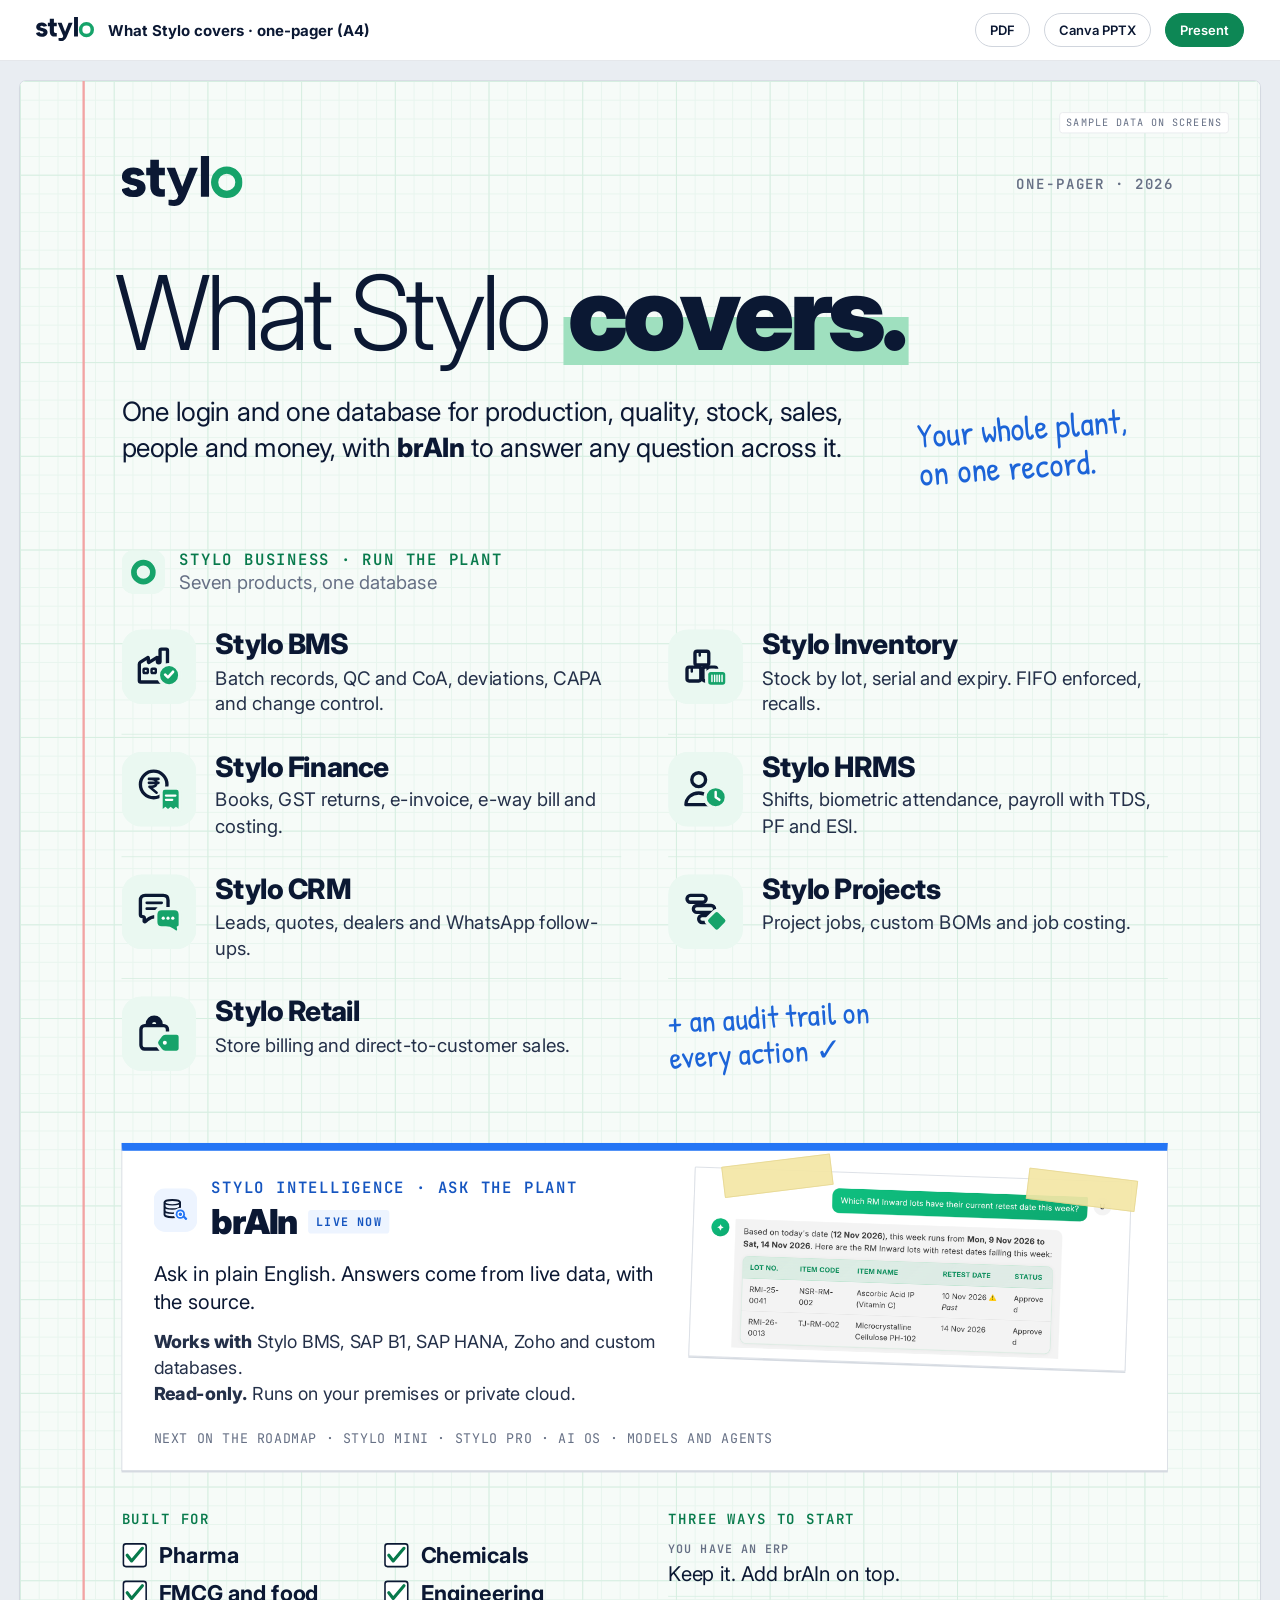
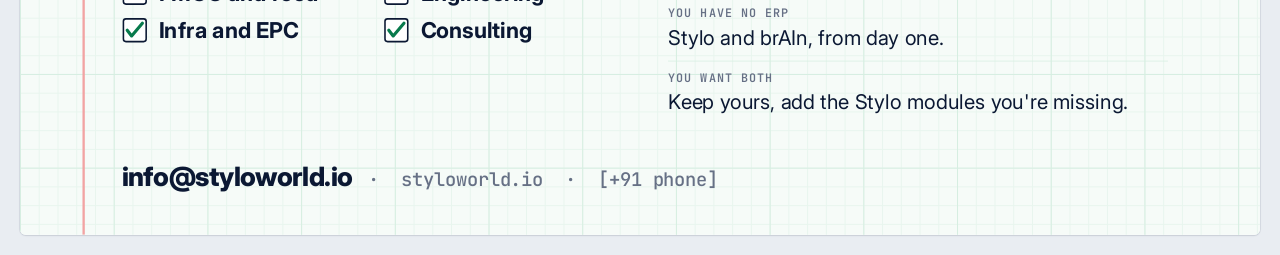
==== one-pager/index.html @ fa447c6b "Stylo pitch decks: one-pager, manufacturing and pharma decks (Lab Notebook)" ====
<!doctype html>
<html lang="en"><head><meta charset="utf-8">
<meta name="viewport" content="width=device-width, initial-scale=1">
<meta name="robots" content="noindex, nofollow">
<title>What Stylo covers · one-pager (A4)</title>
<link rel="stylesheet" href="../nb.css">
<style>
  .a4 .logo { left: 130px; top: 96px; height: 64px; }
  .prod { display: grid; grid-template-columns: 96px 1fr; gap: 0 24px; padding: 22px 0; border-bottom: 1.5px solid var(--grid); }
  .prod img { width: 96px; height: 96px; }
  .prod h3 { font-size: 36px; font-weight: 800; letter-spacing: -0.02em; line-height: 1.1; }
  .prod p { font-size: 24px; line-height: 1.38; margin-top: 6px; color: #243049; }
  .sect { display: flex; align-items: center; gap: 18px; }
  .sect img { width: 56px; height: 56px; }
  .sect .label { font-size: 20px; }
  .ai { background: #fff; border: 1.5px solid #D5DAE1; box-shadow: 0 2px 0 #D5DAE1; border-top: 10px solid var(--blue); }
  .tag { display: inline-block; font-family: var(--mono); font-size: 15px; letter-spacing: .1em; text-transform: uppercase; font-weight: 700; padding: 5px 10px; border-radius: 4px; }
  .chk { display: grid; grid-template-columns: 1fr 1fr; gap: 14px 30px; font-size: 28px; font-weight: 700; margin-top: 18px; }
  .chk div { display: flex; align-items: center; gap: 14px; }
  .chk svg { flex: none; }
  .way { padding: 12px 0; border-bottom: 1.5px solid var(--grid); font-size: 26px; line-height: 1.3; }
  .way .label { color: var(--slate); font-size: 15px; display: block; margin-bottom: 4px; }
</style></head>
<body data-pdf="../downloads/Stylo-What-Stylo-Covers-A4.pdf" data-pptx="../downloads/Stylo-What-Stylo-Covers-A4-Canva.pptx">
<section class="slide a4">
  <div class="margin"></div>
  <img class="logo" src="../assets/brand/stylo-colour.svg" alt="Stylo">
  <div class="abs label" style="right:110px; top:120px; color:var(--slate); font-size:18px;">One-pager · 2026</div>
  <div class="h" style="left:122px; top:230px; font-size:132px;"><span class="l">What Stylo</span> <span class="b"><span class="hl">covers.</span></span></div>
  <p class="abs" style="left:130px; top:400px; width:980px; font-size:34px; line-height:1.36; letter-spacing:-0.01em;">One login and one database for production, quality, stock, sales, people and money, with <b>brAIn</b> to answer any question across it.</p>
  <div class="hand abs" data-rot="-4" style="left:1150px; top:420px; font-size:44px; transform:rotate(-4deg);">Your whole plant,<br>on one record.</div>

  <!-- Business -->
  <div class="abs sect" style="left:130px; top:600px;"><img src="../assets/icons/stylo-business.svg" alt=""><div><div class="label" style="color:var(--green-deep);">Stylo Business · run the plant</div><div style="font-size:24px; color:var(--slate); margin-top:2px;">Seven products, one database</div></div></div>
  <div class="abs" style="left:130px; top:680px; width:1340px; display:grid; grid-template-columns:1fr 1fr; gap:0 60px;">
    <div class="prod"><img src="../assets/icons/stylo-bms.svg" alt=""><div><h3>Stylo BMS</h3><p>Batch records, QC and CoA, deviations, CAPA and change control.</p></div></div>
    <div class="prod"><img src="../assets/icons/stylo-inventory.svg" alt=""><div><h3>Stylo Inventory</h3><p>Stock by lot, serial and expiry. FIFO enforced, recalls.</p></div></div>
    <div class="prod"><img src="../assets/icons/stylo-finance.svg" alt=""><div><h3>Stylo Finance</h3><p>Books, GST returns, e-invoice, e-way bill and costing.</p></div></div>
    <div class="prod"><img src="../assets/icons/stylo-hrms.svg" alt=""><div><h3>Stylo HRMS</h3><p>Shifts, biometric attendance, payroll with TDS, PF and ESI.</p></div></div>
    <div class="prod"><img src="../assets/icons/stylo-crm.svg" alt=""><div><h3>Stylo CRM</h3><p>Leads, quotes, dealers and WhatsApp follow-ups.</p></div></div>
    <div class="prod"><img src="../assets/icons/stylo-projects.svg" alt=""><div><h3>Stylo Projects</h3><p>Project jobs, custom BOMs and job costing.</p></div></div>
    <div class="prod" style="border-bottom:0;"><img src="../assets/icons/stylo-retail.svg" alt=""><div><h3>Stylo Retail</h3><p>Store billing and direct-to-customer sales.</p></div></div>
    <div class="prod" style="border-bottom:0; display:flex; align-items:center;"><div class="hand" style="font-size:40px; transform:rotate(-3deg);" data-rot="-3">+ an audit trail on<br>every action ✓</div></div>
  </div>

  <!-- Intelligence -->
  <div class="abs ai" style="left:130px; top:1360px; width:1340px; height:420px; padding:34px 40px;">
    <div class="sect"><img src="../assets/icons/stylo-brain.svg" alt=""><div><div class="label" style="color:var(--blue-deep);">Stylo Intelligence · ask the plant</div><div style="display:flex; align-items:center; gap:14px; margin-top:4px;"><span style="font-size:44px; font-weight:900; letter-spacing:-0.03em;">brAIn</span><span class="tag" style="background:var(--blue-light); color:var(--blue-deep);">Live now</span></div></div></div>
    <div style="width:650px; margin-top:22px; font-size:26px; line-height:1.4;">Ask in plain English. Answers come from live data, with the source.</div>
    <div style="width:650px; margin-top:16px; font-size:23px; line-height:1.45; color:#243049;"><b>Works with</b> Stylo BMS, SAP B1, SAP HANA, Zoho and custom databases.<br><b>Read-only.</b> Runs on your premises or private cloud.</div>
    <div class="mono" style="position:absolute; left:40px; bottom:30px; font-size:17px; letter-spacing:.06em; color:var(--slate);">NEXT ON THE ROADMAP · STYLO MINI · STYLO PRO · AI OS · MODELS AND AGENTS</div>
  </div>
  <div class="taped" style="left:860px; top:1400px; width:560px; transform:rotate(2deg);"><img src="../assets/ui/brain-qa.png" alt="brAIn answering a question"></div>
  <div class="tape" style="left:900px; top:1382px; transform:rotate(-7deg);"></div>
  <div class="tape" style="left:1290px; top:1400px; transform:rotate(7deg);"></div>

  <!-- Built for + ways to start -->
  <div class="abs" style="left:130px; top:1830px; width:640px;">
    <div class="label" style="color:var(--green-deep); font-size:18px;">Built for</div>
    <div class="chk">
      <div><svg data-flat width="34" height="34" viewBox="0 0 42 42"><rect x="3" y="3" width="36" height="36" rx="4" fill="#fff" stroke="#0B1833" stroke-width="2.5"/><path d="M9 21 l7 9 l17 -20" fill="none" stroke="#087A4C" stroke-width="5" stroke-linecap="round" stroke-linejoin="round"/></svg>Pharma</div>
      <div><svg data-flat width="34" height="34" viewBox="0 0 42 42"><rect x="3" y="3" width="36" height="36" rx="4" fill="#fff" stroke="#0B1833" stroke-width="2.5"/><path d="M9 21 l7 9 l17 -20" fill="none" stroke="#087A4C" stroke-width="5" stroke-linecap="round" stroke-linejoin="round"/></svg>Chemicals</div>
      <div><svg data-flat width="34" height="34" viewBox="0 0 42 42"><rect x="3" y="3" width="36" height="36" rx="4" fill="#fff" stroke="#0B1833" stroke-width="2.5"/><path d="M9 21 l7 9 l17 -20" fill="none" stroke="#087A4C" stroke-width="5" stroke-linecap="round" stroke-linejoin="round"/></svg>FMCG and food</div>
      <div><svg data-flat width="34" height="34" viewBox="0 0 42 42"><rect x="3" y="3" width="36" height="36" rx="4" fill="#fff" stroke="#0B1833" stroke-width="2.5"/><path d="M9 21 l7 9 l17 -20" fill="none" stroke="#087A4C" stroke-width="5" stroke-linecap="round" stroke-linejoin="round"/></svg>Engineering</div>
      <div><svg data-flat width="34" height="34" viewBox="0 0 42 42"><rect x="3" y="3" width="36" height="36" rx="4" fill="#fff" stroke="#0B1833" stroke-width="2.5"/><path d="M9 21 l7 9 l17 -20" fill="none" stroke="#087A4C" stroke-width="5" stroke-linecap="round" stroke-linejoin="round"/></svg>Infra and EPC</div>
      <div><svg data-flat width="34" height="34" viewBox="0 0 42 42"><rect x="3" y="3" width="36" height="36" rx="4" fill="#fff" stroke="#0B1833" stroke-width="2.5"/><path d="M9 21 l7 9 l17 -20" fill="none" stroke="#087A4C" stroke-width="5" stroke-linecap="round" stroke-linejoin="round"/></svg>Consulting</div>
    </div>
  </div>
  <div class="abs" style="left:830px; top:1830px; width:640px;">
    <div class="label" style="color:var(--green-deep); font-size:18px;">Three ways to start</div>
    <div class="way" style="margin-top:6px;"><span class="label">You have an ERP</span>Keep it. Add brAIn on top.</div>
    <div class="way"><span class="label">You have no ERP</span>Stylo and brAIn, from day one.</div>
    <div class="way" style="border-bottom:0;"><span class="label">You want both</span>Keep yours, add the Stylo modules you're missing.</div>
  </div>
  <div class="abs" style="left:130px; top:2150px; font-size:34px; font-weight:800; letter-spacing:-0.02em;">info@styloworld.io <span class="mono" style="font-size:24px; font-weight:500; color:var(--slate); letter-spacing:0;">&nbsp;·&nbsp; styloworld.io &nbsp;·&nbsp; [+91 phone]</span></div>
  <div class="sample" style="right:40px; top:40px;">Sample data on screens</div>
</section>
<script src="../deck.js"></script>
</body></html>
---- nb.css ----
/* Stylo pitch decks — "Lab Notebook" style (05). Tokens from the Stylo Design System. */
@font-face { font-family: "Inter"; src: url("assets/fonts/Inter-Variable.ttf") format("truetype"); font-weight: 100 900; }
@font-face { font-family: "JetBrains Mono"; src: url("assets/fonts/JetBrainsMono-Variable.ttf") format("truetype"); font-weight: 100 800; }
@font-face { font-family: "Patrick Hand"; src: url("assets/fonts/hand/PatrickHand-Regular.ttf") format("truetype"); }

:root {
  --navy: #0B1833; --green: #16A36A; --green-deep: #087A4C; --green-light: #EAF8F1;
  --blue: #2475F5; --blue-deep: #1555C0; --blue-light: #EDF4FF;
  --slate: #667085; --mist: #F7F8FA; --hairline: #E5E7EB;
  --amber: #9A5B07; --amber-light: #FFF6E5; --red: #B42318; --red-light: #FEF0F0;
  --ink: #1C64D8;        /* blue ballpoint, handwriting only */
  --redpen: #B42318;     /* red pen, problems only */
  --hl: #9FE0BF;         /* green highlighter */
  --hl-blue: #BBD5FF;    /* brAIn highlighter */
  --paper: #F6FBF8; --grid: #D6EEE1; --grid-fine: #E8F5EE; --margin: #F2A3A3;
  --sans: "Inter", "Segoe UI", Arial, sans-serif;
  --mono: "JetBrains Mono", ui-monospace, monospace;
  --hand: "Patrick Hand", "Noteworthy", cursive;
}
* { box-sizing: border-box; margin: 0; padding: 0; }
body { font-family: var(--sans); color: var(--navy); -webkit-font-smoothing: antialiased; }

.slide {
  width: 1920px; height: 1080px; position: relative; overflow: hidden;
  background-color: var(--paper);
  background-image:
    linear-gradient(var(--grid) 1.5px, transparent 1.5px),
    linear-gradient(90deg, var(--grid) 1.5px, transparent 1.5px),
    linear-gradient(var(--grid-fine) 1px, transparent 1px),
    linear-gradient(90deg, var(--grid-fine) 1px, transparent 1px);
  background-size: 120px 120px, 120px 120px, 24px 24px, 24px 24px;
}
.slide.a4 { width: 1588px; height: 2246px; }
.slide .margin { position: absolute; left: 96px; top: 0; bottom: 0; width: 3px; background: var(--margin); }
.slide.a4 .margin { left: 80px; }

/* page furniture */
.logo { position: absolute; left: 150px; top: 60px; height: 44px; }
.pg { position: absolute; right: 120px; top: 70px; font-family: var(--mono); font-size: 18px; letter-spacing: .1em; color: var(--slate); }
.foot { position: absolute; left: 150px; bottom: 36px; font-family: var(--mono); font-size: 15px; letter-spacing: .1em; text-transform: uppercase; color: var(--slate); }
.kick { position: absolute; left: 150px; top: 150px; font-family: var(--mono); font-size: 19px; letter-spacing: .09em; text-transform: uppercase; color: var(--green-deep); font-weight: 600; }
.h { position: absolute; left: 142px; letter-spacing: -0.045em; line-height: 1.0; }
.h .l { font-weight: 300; } .h .b { font-weight: 900; }

.label { font-family: var(--mono); font-size: 16px; letter-spacing: .09em; text-transform: uppercase; font-weight: 600; }
.source { font-family: var(--mono); font-size: 14px; letter-spacing: .06em; text-transform: uppercase; color: var(--slate); }
.mono { font-family: var(--mono); }
.hand { font-family: var(--hand); color: var(--ink); line-height: 1.12; }
.hand.red { color: var(--redpen); }
.hl { background: linear-gradient(transparent 54%, var(--hl) 54%, var(--hl) 92%, transparent 92%); padding: 0 6px; margin: 0 -6px; }
.hl.blue { background: linear-gradient(transparent 54%, var(--hl-blue) 54%, var(--hl-blue) 92%, transparent 92%); }
.slot { color: var(--green-deep); border-bottom: 3px dashed var(--green); }
b, strong { font-weight: 800; }

.abs { position: absolute; }
.taped { position: absolute; background: #fff; padding: 12px; border: 1.5px solid #D5DAE1; box-shadow: 0 2px 0 #D5DAE1; }
.taped img { display: block; width: 100%; border-radius: 8px; }
.tape { position: absolute; width: 140px; height: 40px; background: #F4E7A6; opacity: .92; border: 1px solid #E5D58A; }
.card { position: absolute; background: #fff; border: 1.5px solid #D5DAE1; box-shadow: 0 2px 0 #D5DAE1; }
.stamp { position: absolute; border: 6px double currentColor; border-radius: 50%; display: flex; flex-direction: column; align-items: center; justify-content: center; font-weight: 900; text-transform: uppercase; letter-spacing: .05em; white-space: nowrap; }
.stamp small { font-family: var(--mono); font-size: 14px; letter-spacing: .12em; font-weight: 700; }
.stamp.rect { border-radius: 12px; padding: 8px 22px; border-width: 6px; border-style: solid; }
.sample { position: absolute; font-family: var(--mono); font-size: 13px; letter-spacing: .08em; text-transform: uppercase; background: #fff; color: var(--slate); border: 1.5px solid var(--hairline); border-radius: 4px; padding: 4px 8px; }
.ring { position: absolute; }

/* print: one slide per page */
@media print {
  body { background: none; }
  .slide { margin: 0 !important; break-after: page; page-break-after: always; transform: none !important; }
  .deckbar { display: none !important; }
}
@media print { .slide:last-of-type { break-after: auto; page-break-after: auto; } }
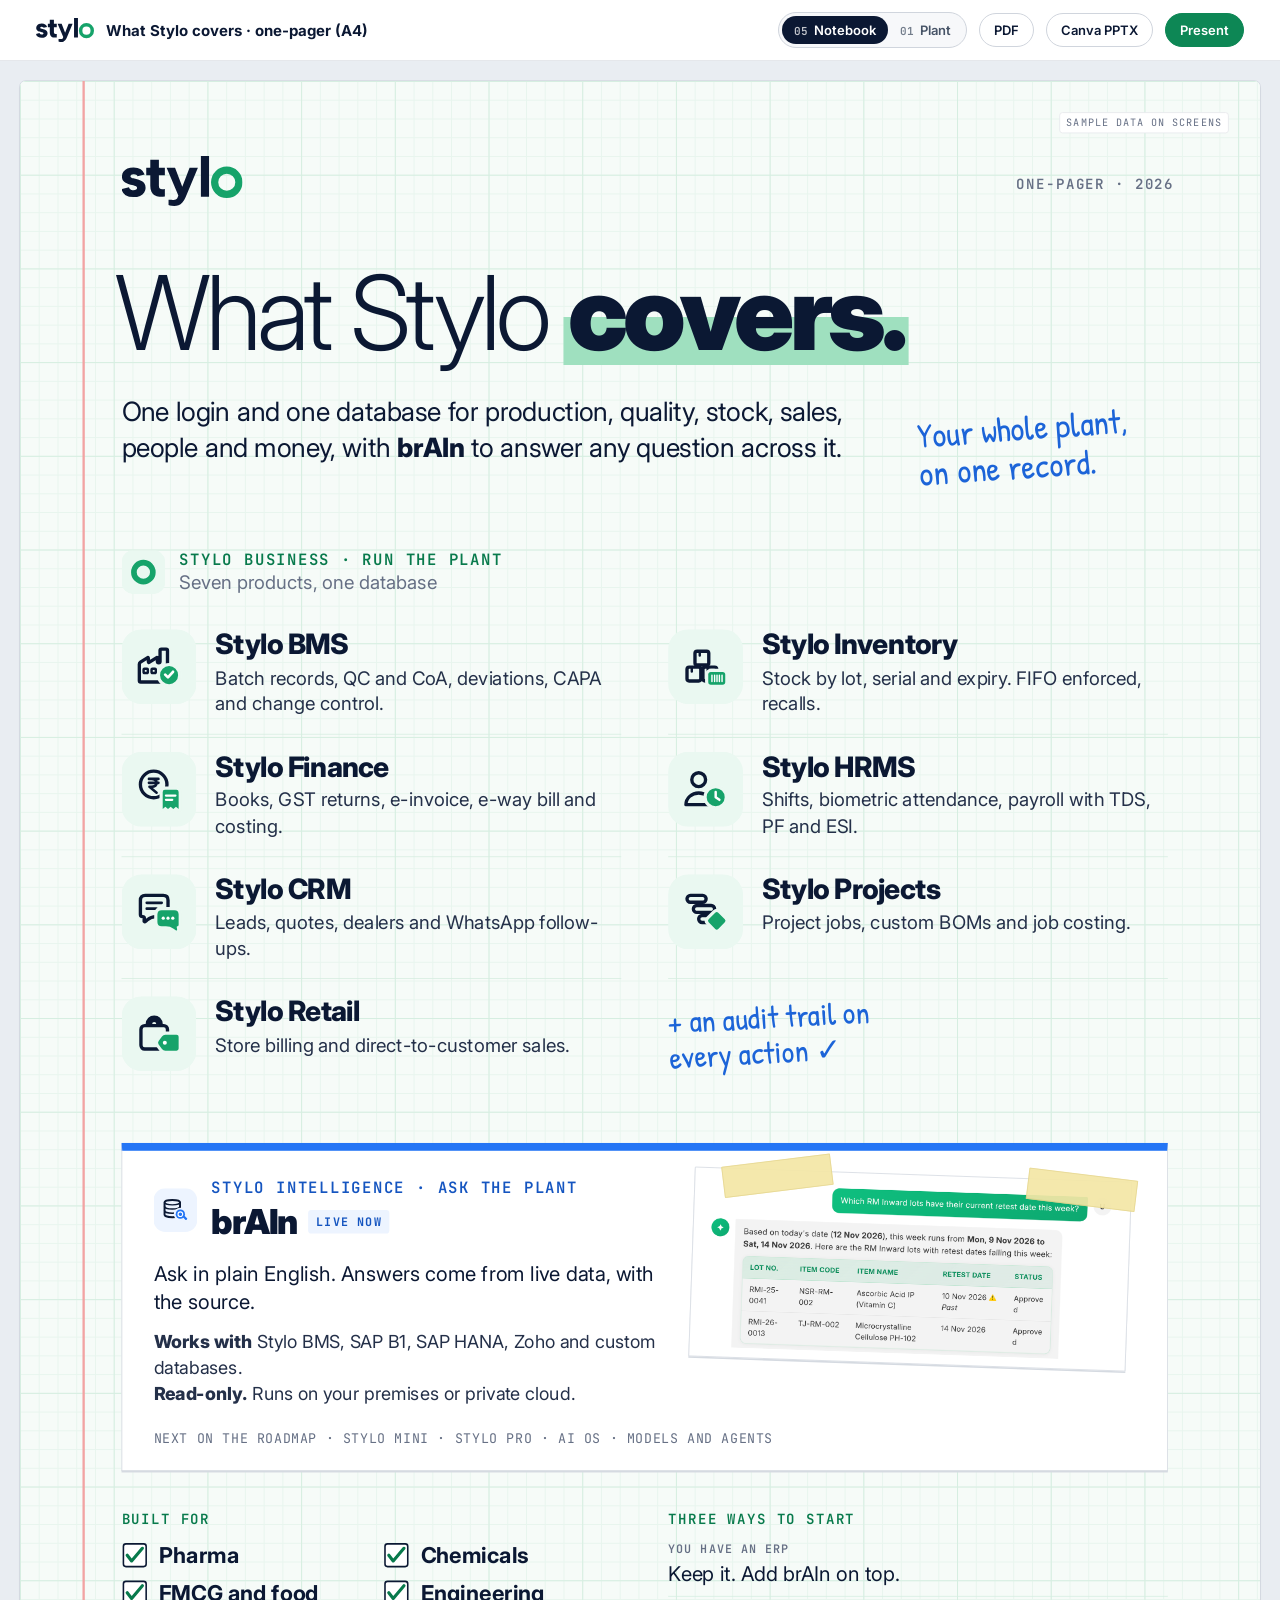
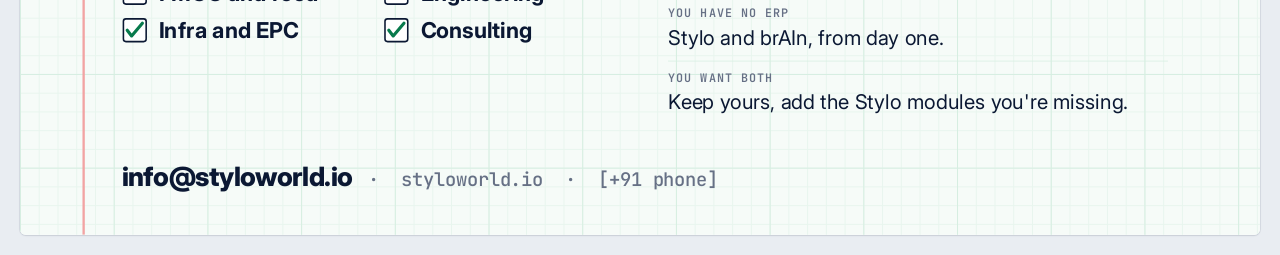
==== commit 7aded7e9: "Add 01 Plant style with a 05/01 switch on every page and the hub" ====
--- a/one-pager/index.html
+++ b/one-pager/index.html
@@ -4,6 +4,8 @@
 <meta name="robots" content="noindex, nofollow">
 <title>What Stylo covers · one-pager (A4)</title>
 <link rel="stylesheet" href="../nb.css">
+<script>try{var q=new URLSearchParams(location.search),s=q.get("style")||(q.has("raw")?null:localStorage.getItem("styloStyle"));if(s==="01")document.documentElement.classList.add("s01");}catch(e){}</script>
+<link rel="stylesheet" href="../iso.css">
 <style>
   .a4 .logo { left: 130px; top: 96px; height: 64px; }
   .prod { display: grid; grid-template-columns: 96px 1fr; gap: 0 24px; padding: 22px 0; border-bottom: 1.5px solid var(--grid); }
@@ -21,14 +23,15 @@
   .way { padding: 12px 0; border-bottom: 1.5px solid var(--grid); font-size: 26px; line-height: 1.3; }
   .way .label { color: var(--slate); font-size: 15px; display: block; margin-bottom: 4px; }
 </style></head>
-<body data-pdf="../downloads/Stylo-What-Stylo-Covers-A4.pdf" data-pptx="../downloads/Stylo-What-Stylo-Covers-A4-Canva.pptx">
+<body data-pdf="../downloads/Stylo-What-Stylo-Covers-A4.pdf" data-pptx="../downloads/Stylo-What-Stylo-Covers-A4-Canva.pptx" data-pdf01="../downloads/Stylo-What-Stylo-Covers-A4-Plant.pdf" data-pptx01="../downloads/Stylo-What-Stylo-Covers-A4-Plant-Canva.pptx">
 <section class="slide a4">
   <div class="margin"></div>
   <img class="logo" src="../assets/brand/stylo-colour.svg" alt="Stylo">
   <div class="abs label" style="right:110px; top:120px; color:var(--slate); font-size:18px;">One-pager · 2026</div>
   <div class="h" style="left:122px; top:230px; font-size:132px;"><span class="l">What Stylo</span> <span class="b"><span class="hl">covers.</span></span></div>
   <p class="abs" style="left:130px; top:400px; width:980px; font-size:34px; line-height:1.36; letter-spacing:-0.01em;">One login and one database for production, quality, stock, sales, people and money, with <b>brAIn</b> to answer any question across it.</p>
-  <div class="hand abs" data-rot="-4" style="left:1150px; top:420px; font-size:44px; transform:rotate(-4deg);">Your whole plant,<br>on one record.</div>
+  <svg class="iso-only scene" data-scene="mini" data-at="1330,250,21" width="1588" height="2246" viewBox="0 0 1588 2246" style="position:absolute; left:0; top:0;"></svg>
+  <div class="hand abs" data-rot="-4" data-iso="left:1150px; top:440px;" style="left:1150px; top:420px; --fs:44px; transform:rotate(-4deg);">Your whole plant,<br>on one record.</div>
 
   <!-- Business -->
   <div class="abs sect" style="left:130px; top:600px;"><img src="../assets/icons/stylo-business.svg" alt=""><div><div class="label" style="color:var(--green-deep);">Stylo Business · run the plant</div><div style="font-size:24px; color:var(--slate); margin-top:2px;">Seven products, one database</div></div></div>
@@ -40,7 +43,7 @@
     <div class="prod"><img src="../assets/icons/stylo-crm.svg" alt=""><div><h3>Stylo CRM</h3><p>Leads, quotes, dealers and WhatsApp follow-ups.</p></div></div>
     <div class="prod"><img src="../assets/icons/stylo-projects.svg" alt=""><div><h3>Stylo Projects</h3><p>Project jobs, custom BOMs and job costing.</p></div></div>
     <div class="prod" style="border-bottom:0;"><img src="../assets/icons/stylo-retail.svg" alt=""><div><h3>Stylo Retail</h3><p>Store billing and direct-to-customer sales.</p></div></div>
-    <div class="prod" style="border-bottom:0; display:flex; align-items:center;"><div class="hand" style="font-size:40px; transform:rotate(-3deg);" data-rot="-3">+ an audit trail on<br>every action ✓</div></div>
+    <div class="prod" style="border-bottom:0; display:flex; align-items:center;"><div class="hand" style="--fs:40px; transform:rotate(-3deg);" data-rot="-3">+ an audit trail on<br>every action ✓</div></div>
   </div>
 
   <!-- Intelligence -->
@@ -75,5 +78,7 @@
   <div class="abs" style="left:130px; top:2150px; font-size:34px; font-weight:800; letter-spacing:-0.02em;">info@styloworld.io <span class="mono" style="font-size:24px; font-weight:500; color:var(--slate); letter-spacing:0;">&nbsp;·&nbsp; styloworld.io &nbsp;·&nbsp; [+91 phone]</span></div>
   <div class="sample" style="right:40px; top:40px;">Sample data on screens</div>
 </section>
+<script src="../iso.js"></script>
+<script src="../scenes.js"></script>
 <script src="../deck.js"></script>
 </body></html>
--- a/nb.css
+++ b/nb.css
@@ -70,3 +70,5 @@
   .deckbar { display: none !important; }
 }
 @media print { .slide:last-of-type { break-after: auto; page-break-after: auto; } }
+.hand { font-size: var(--fs, 1em); }
+.iso-only { display: none !important; }
--- a/iso.css
+++ b/iso.css
@@ -0,0 +1,28 @@
+/* Style 01 · Isometric Plant. Same pages and words as 05; html.s01 swaps the look. */
+html.s01 .iso-only { display: block !important; }
+html.s01 .nb-only, html.s01 .pen, html.s01 .tape, html.s01 .stamp, html.s01 .slide .margin { display: none !important; }
+html.s01 .slide { background: var(--green-light); background-image: none; }
+html.s01 .hl { background: none; padding: 0; margin: 0; color: var(--green); }
+html.s01 .h .hl { color: var(--green); }
+html.s01 p .hl b, html.s01 p .hl { color: var(--green-deep); }
+/* captions instead of handwriting */
+html.s01 .hand { font-family: var(--sans); font-weight: 800; letter-spacing: -0.02em; color: var(--green-deep); transform: none !important; font-size: calc(var(--fs, 32px) * .7); line-height: 1.16; }
+html.s01 .hand.red { color: var(--red); }
+html.s01 .pillar .goal { font-size: 23px; color: var(--green-deep); }
+html.s01 .pillar.ai .goal { color: var(--blue-deep); }
+html.s01 .slip .v.hand { font-family: var(--mono); font-weight: 500; color: var(--slate); font-size: 30px; letter-spacing: 0; }
+/* cards: white, navy line, round corners */
+html.s01 .taped { transform: none !important; border: 2px solid var(--navy); border-radius: 14px; box-shadow: none; padding: 14px; }
+html.s01 .taped img { border-radius: 8px; border: 1.5px solid var(--hairline); }
+html.s01 .card, html.s01 .ai { border: 2px solid var(--navy); border-radius: 14px; box-shadow: none; }
+html.s01 .pillar.biz { border-top: 8px solid var(--green); }
+html.s01 .pillar.ai, html.s01 .ai { border-top: 8px solid var(--blue); }
+html.s01 .tile { border: 2px solid var(--navy); border-top: 6px solid var(--green); border-radius: 12px; box-shadow: none; }
+html.s01 .pol { transform: none !important; border: 2px solid var(--navy); border-radius: 14px; box-shadow: none; }
+html.s01 .pol .ph { border: 0; border-radius: 8px; background: var(--green-light); }
+html.s01 .pol .nm { font-family: var(--sans); font-weight: 800; color: var(--navy); font-size: 24px; }
+html.s01 .slip { border: 2px solid var(--navy); border-radius: 14px; }
+html.s01 .isocard { position: absolute; background: #fff; border: 2px solid var(--navy); border-radius: 14px; }
+html.s01 .cmp .us { background: #fff; }
+html.s01 .why .it, html.s01 .pillar li, html.s01 .prod, html.s01 .way, html.s01 .sec .row { border-bottom-color: #CFE9DC; }
+html.s01 .sample { background: #fff; }
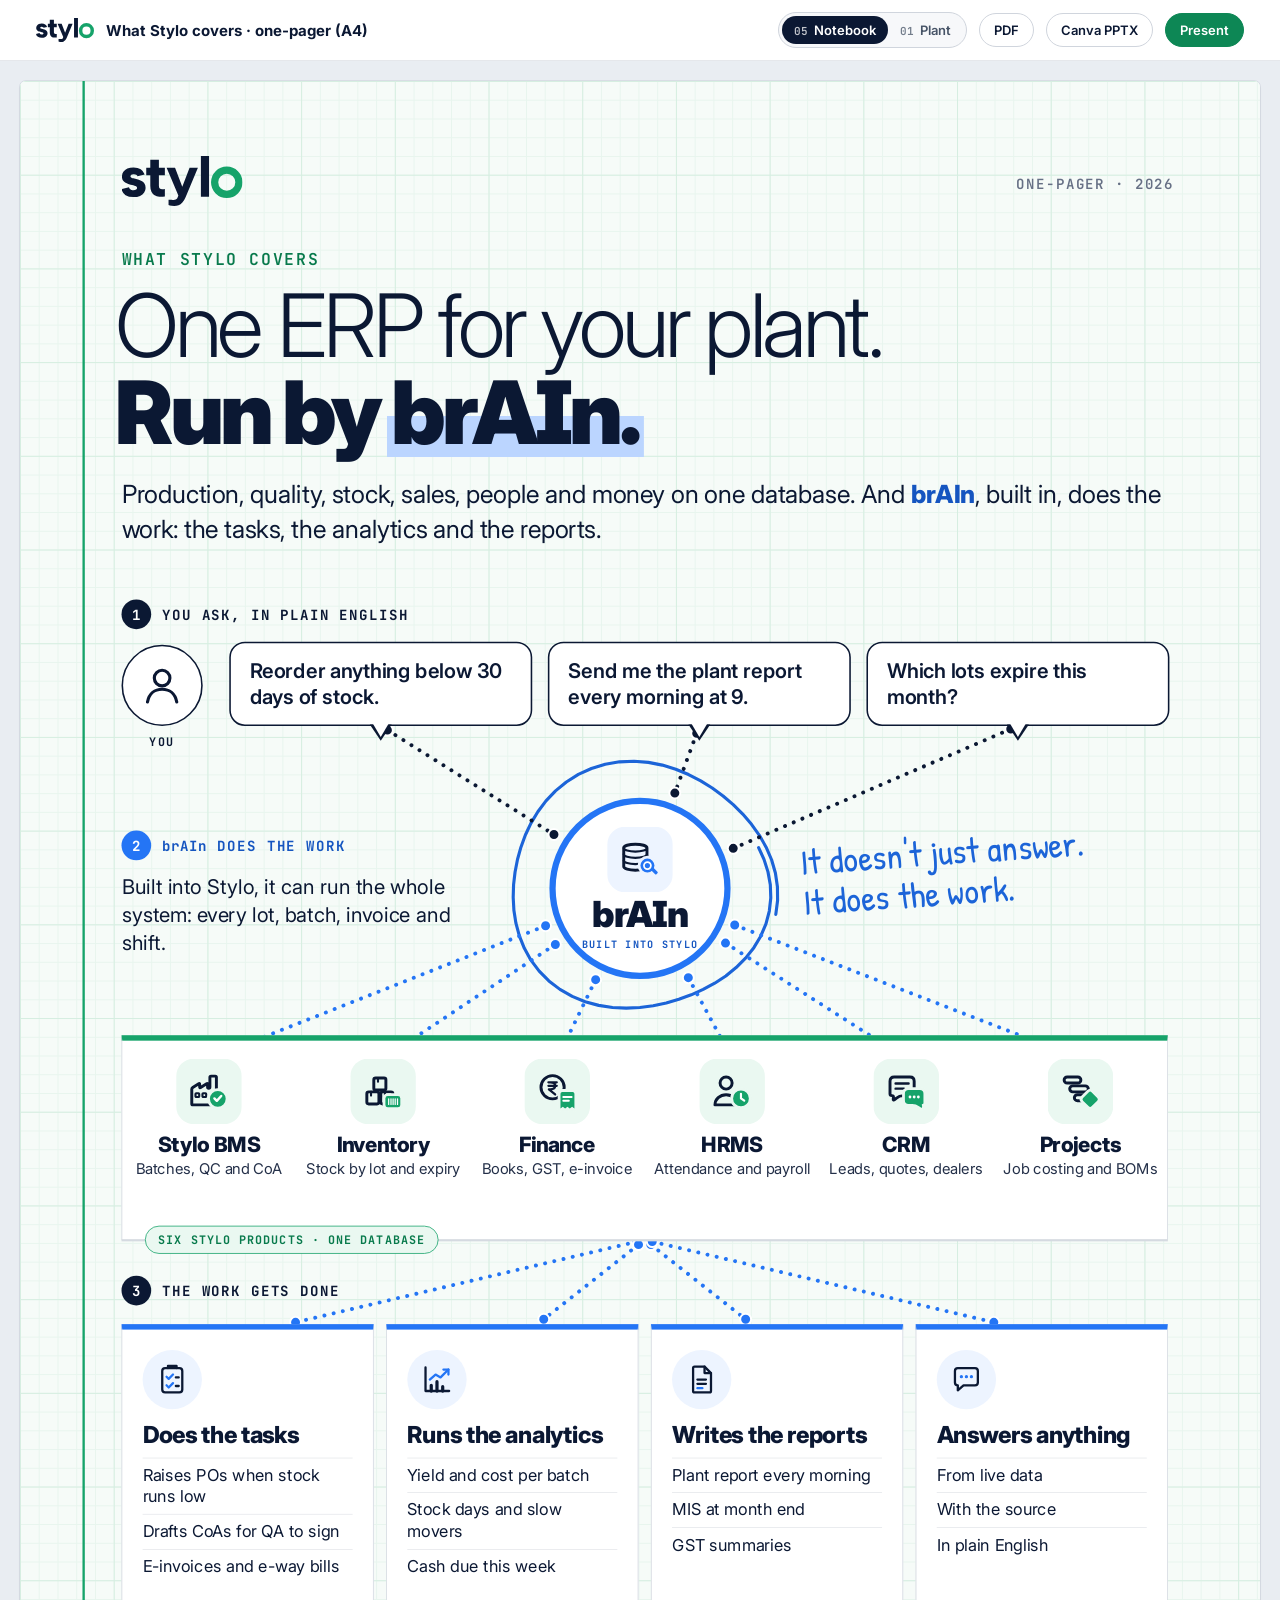
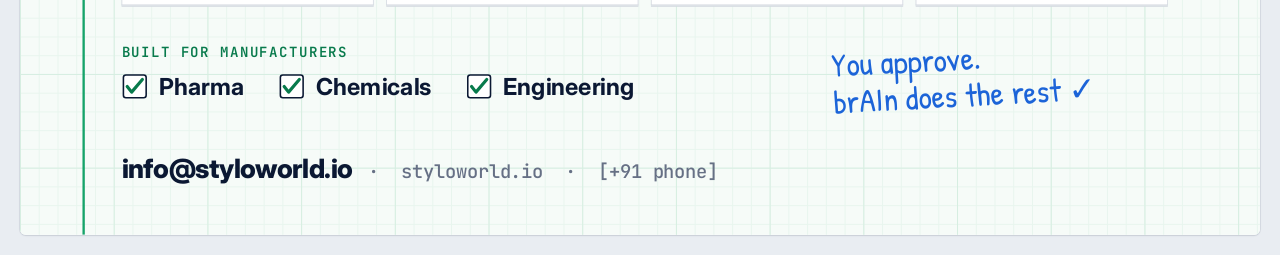
==== commit 36e5f506: "One-pager rebuilt as a brAIn icon story; brAIn wording fixed in both decks Client notes: brAIn is bu" ====
--- a/one-pager/index.html
+++ b/one-pager/index.html
@@ -6,79 +6,99 @@
 <link rel="stylesheet" href="../nb.css">
 <script>try{var q=new URLSearchParams(location.search),s=q.get("style")||(q.has("raw")?null:localStorage.getItem("styloStyle"));if(s==="01")document.documentElement.classList.add("s01");}catch(e){}</script>
 <link rel="stylesheet" href="../iso.css">
+<link rel="stylesheet" href="story.css">
 <style>
   .a4 .logo { left: 130px; top: 96px; height: 64px; }
-  .prod { display: grid; grid-template-columns: 96px 1fr; gap: 0 24px; padding: 22px 0; border-bottom: 1.5px solid var(--grid); }
-  .prod img { width: 96px; height: 96px; }
-  .prod h3 { font-size: 36px; font-weight: 800; letter-spacing: -0.02em; line-height: 1.1; }
-  .prod p { font-size: 24px; line-height: 1.38; margin-top: 6px; color: #243049; }
-  .sect { display: flex; align-items: center; gap: 18px; }
-  .sect img { width: 56px; height: 56px; }
-  .sect .label { font-size: 20px; }
-  .ai { background: #fff; border: 1.5px solid #D5DAE1; box-shadow: 0 2px 0 #D5DAE1; border-top: 10px solid var(--blue); }
-  .tag { display: inline-block; font-family: var(--mono); font-size: 15px; letter-spacing: .1em; text-transform: uppercase; font-weight: 700; padding: 5px 10px; border-radius: 4px; }
-  .chk { display: grid; grid-template-columns: 1fr 1fr; gap: 14px 30px; font-size: 28px; font-weight: 700; margin-top: 18px; }
-  .chk div { display: flex; align-items: center; gap: 14px; }
-  .chk svg { flex: none; }
-  .way { padding: 12px 0; border-bottom: 1.5px solid var(--grid); font-size: 26px; line-height: 1.3; }
-  .way .label { color: var(--slate); font-size: 15px; display: block; margin-bottom: 4px; }
+  .bub { font-size: 26px; width: 388px; height: 108px; }
+  .hub .nm { font-size: 46px; margin-top: 4px; }
+  .hub .tg { font-size: 13px; }
+  .mod { width: 212px; top: 1252px; }
+  .mod img { width: 84px; height: 84px; }
+  .mod h3 { font-size: 27px; margin-top: 12px; }
+  .mod p { font-size: 19px; }
+  .pill { font-size: 15px; }
+  .out.col { top: 1592px; width: 323px; height: 360px; }
+  .out .ic { width: 76px; height: 76px; }
+  .out h3 { font-size: 30px; margin-top: 16px; }
+  .out ul { margin-top: 12px; }
+  .out li { font-size: 21px; padding: 8px 0; }
+  .chk-row { font-size: 30px; }
 </style></head>
 <body data-pdf="../downloads/Stylo-What-Stylo-Covers-A4.pdf" data-pptx="../downloads/Stylo-What-Stylo-Covers-A4-Canva.pptx" data-pdf01="../downloads/Stylo-What-Stylo-Covers-A4-Plant.pdf" data-pptx01="../downloads/Stylo-What-Stylo-Covers-A4-Plant-Canva.pptx">
 <section class="slide a4">
   <div class="margin"></div>
+  <svg class="links" width="1588" height="2246" viewBox="0 0 1588 2246" style="position:absolute; left:0; top:0;"
+    data-links="b1@.5,1 > hub@c > navy | b2@.5,1 > hub@c > navy | b3@.5,1 > hub@c > navy |
+                hub@c > m1@.5,0 | hub@c > m2@.5,0 | hub@c > m3@.5,0 | hub@c > m4@.5,0 | hub@c > m5@.5,0 | hub@c > m6@.5,0 |
+                rail@.5,1 > o1@.66,0 | rail@.5,1 > o2@.6,0 | rail@.5,1 > o3@.4,0 | rail@.5,1 > o4@.34,0"></svg>
+  <svg class="iso-only scene" data-scene="mini" data-at="1322,318,19" width="1588" height="2246" viewBox="0 0 1588 2246" style="position:absolute; left:0; top:0;"></svg>
+
+  <!-- header -->
   <img class="logo" src="../assets/brand/stylo-colour.svg" alt="Stylo">
   <div class="abs label" style="right:110px; top:120px; color:var(--slate); font-size:18px;">One-pager · 2026</div>
-  <div class="h" style="left:122px; top:230px; font-size:132px;"><span class="l">What Stylo</span> <span class="b"><span class="hl">covers.</span></span></div>
-  <p class="abs" style="left:130px; top:400px; width:980px; font-size:34px; line-height:1.36; letter-spacing:-0.01em;">One login and one database for production, quality, stock, sales, people and money, with <b>brAIn</b> to answer any question across it.</p>
-  <svg class="iso-only scene" data-scene="mini" data-at="1330,250,21" width="1588" height="2246" viewBox="0 0 1588 2246" style="position:absolute; left:0; top:0;"></svg>
-  <div class="hand abs" data-rot="-4" data-iso="left:1150px; top:440px;" style="left:1150px; top:420px; --fs:44px; transform:rotate(-4deg);">Your whole plant,<br>on one record.</div>
+  <div class="kick" style="left:130px; top:214px; font-size:21px;">What Stylo covers</div>
+  <div class="h" style="left:122px; top:256px; font-size:112px;"><span class="l">One ERP for your plant.</span><br><span class="b">Run by <span class="hl blue">brAIn.</span></span></div>
+  <p class="abs" style="left:130px; top:508px; width:1340px; font-size:32px; line-height:1.38; letter-spacing:-0.01em;">Production, quality, stock, sales, people and money on one database. And <b style="color:var(--blue-deep);">brAIn</b>, built in, does the work: the tasks, the analytics and the reports.</p>
 
-  <!-- Business -->
-  <div class="abs sect" style="left:130px; top:600px;"><img src="../assets/icons/stylo-business.svg" alt=""><div><div class="label" style="color:var(--green-deep);">Stylo Business · run the plant</div><div style="font-size:24px; color:var(--slate); margin-top:2px;">Seven products, one database</div></div></div>
-  <div class="abs" style="left:130px; top:680px; width:1340px; display:grid; grid-template-columns:1fr 1fr; gap:0 60px;">
-    <div class="prod"><img src="../assets/icons/stylo-bms.svg" alt=""><div><h3>Stylo BMS</h3><p>Batch records, QC and CoA, deviations, CAPA and change control.</p></div></div>
-    <div class="prod"><img src="../assets/icons/stylo-inventory.svg" alt=""><div><h3>Stylo Inventory</h3><p>Stock by lot, serial and expiry. FIFO enforced, recalls.</p></div></div>
-    <div class="prod"><img src="../assets/icons/stylo-finance.svg" alt=""><div><h3>Stylo Finance</h3><p>Books, GST returns, e-invoice, e-way bill and costing.</p></div></div>
-    <div class="prod"><img src="../assets/icons/stylo-hrms.svg" alt=""><div><h3>Stylo HRMS</h3><p>Shifts, biometric attendance, payroll with TDS, PF and ESI.</p></div></div>
-    <div class="prod"><img src="../assets/icons/stylo-crm.svg" alt=""><div><h3>Stylo CRM</h3><p>Leads, quotes, dealers and WhatsApp follow-ups.</p></div></div>
-    <div class="prod"><img src="../assets/icons/stylo-projects.svg" alt=""><div><h3>Stylo Projects</h3><p>Project jobs, custom BOMs and job costing.</p></div></div>
-    <div class="prod" style="border-bottom:0;"><img src="../assets/icons/stylo-retail.svg" alt=""><div><h3>Stylo Retail</h3><p>Store billing and direct-to-customer sales.</p></div></div>
-    <div class="prod" style="border-bottom:0; display:flex; align-items:center;"><div class="hand" style="--fs:40px; transform:rotate(-3deg);" data-rot="-3">+ an audit trail on<br>every action ✓</div></div>
+  <!-- 1 · you ask -->
+  <div class="step" style="left:130px; top:664px;"><span class="sn">1</span>You ask, in plain English</div>
+  <div class="you" style="left:130px; top:722px; width:104px; height:104px;"><svg width="60" height="60" viewBox="0 0 48 48" fill="none" stroke="#0B1833" stroke-width="3.2" stroke-linecap="round" stroke-linejoin="round"><circle cx="24" cy="16.5" r="8"/><path d="M9 41c1.6-8.6 7.6-13 15-13s13.4 4.4 15 13"/></svg></div>
+  <div class="you-l" style="left:130px; top:836px; width:104px;">You</div>
+  <div class="bub down" id="b1" style="left:268px; top:718px;">Reorder anything below 30 days of stock.</div>
+  <div class="bub down" id="b2" style="left:676px; top:718px;">Send me the plant report every morning at 9.</div>
+  <div class="bub down" id="b3" style="left:1084px; top:718px;">Which lots expire this month?</div>
+
+  <!-- 2 · brAIn does the work -->
+  <div class="hub" id="hub" data-loop="46" style="left:678px; top:918px; width:232px; height:232px;"><img src="../assets/icons/stylo-brain.svg" alt="" style="width:84px; height:84px;"><div class="nm">brAIn</div><div class="tg">Built into Stylo</div></div>
+  <div class="step bl" style="left:130px; top:960px;"><span class="sn">2</span><span class="bn">brAIn</span>does the work</div>
+  <p class="abs" style="left:130px; top:1014px; width:450px; font-size:26px; line-height:1.38;">Built into Stylo, it can run the whole system: every lot, batch, invoice and shift.</p>
+  <div class="hand bl abs" data-rot="-4" data-iso="left:1010px; top:984px;" style="left:1000px; top:962px; --fs:46px; transform:rotate(-4deg);">It doesn't just answer.<br>It does the work.</div>
+
+  <!-- six Stylo products -->
+  <div class="rail" id="rail" style="left:130px; top:1222px; width:1340px; height:262px;"></div>
+  <div class="mod" style="left:136px;"><img id="m1" src="../assets/icons/stylo-bms.svg" alt=""><h3>Stylo BMS</h3><p>Batches, QC and CoA</p></div>
+  <div class="mod" style="left:359px;"><img id="m2" src="../assets/icons/stylo-inventory.svg" alt=""><h3>Inventory</h3><p>Stock by lot and expiry</p></div>
+  <div class="mod" style="left:582px;"><img id="m3" src="../assets/icons/stylo-finance.svg" alt=""><h3>Finance</h3><p>Books, GST, e-invoice</p></div>
+  <div class="mod" style="left:806px;"><img id="m4" src="../assets/icons/stylo-hrms.svg" alt=""><h3>HRMS</h3><p>Attendance and payroll</p></div>
+  <div class="mod" style="left:1029px;"><img id="m5" src="../assets/icons/stylo-crm.svg" alt=""><h3>CRM</h3><p>Leads, quotes, dealers</p></div>
+  <div class="mod" style="left:1252px;"><img id="m6" src="../assets/icons/stylo-projects.svg" alt=""><h3>Projects</h3><p>Job costing and BOMs</p></div>
+  <div class="pill g" style="left:160px; top:1466px;">Six Stylo products · one database</div>
+
+  <!-- 3 · the work gets done -->
+  <div class="step" style="left:130px; top:1530px;"><span class="sn">3</span>The work gets done</div>
+  <div class="out col" id="o1" style="left:130px;">
+    <div class="ic"><svg width="44" height="44" viewBox="0 0 48 48" fill="none" stroke-width="3.2" stroke-linecap="round" stroke-linejoin="round"><rect x="10" y="8" width="28" height="34" rx="4" stroke="#0B1833"/><path d="M18 8V5h12v3" stroke="#0B1833"/><path d="M16 20l3 3 6-6M16 32l3 3 6-6" stroke="#2475F5"/><path d="M29 21h4M29 33h4" stroke="#0B1833"/></svg></div>
+    <h3>Does the tasks</h3>
+    <ul><li>Raises POs when stock runs low</li><li>Drafts CoAs for QA to sign</li><li>E-invoices and e-way bills</li></ul>
+  </div>
+  <div class="out col" id="o2" style="left:469px;">
+    <div class="ic"><svg width="44" height="44" viewBox="0 0 48 48" fill="none" stroke-width="3.2" stroke-linecap="round" stroke-linejoin="round"><path d="M8 7v33h33" stroke="#0B1833"/><path d="M16 40v-8M24 40v-13M32 40v-6" stroke="#0B1833" stroke-width="4.5"/><path d="M14 24l8-7 7 4 11-11" stroke="#2475F5"/><path d="M33 10h7v7" stroke="#2475F5"/></svg></div>
+    <h3>Runs the analytics</h3>
+    <ul><li>Yield and cost per batch</li><li>Stock days and slow movers</li><li>Cash due this week</li></ul>
+  </div>
+  <div class="out col" id="o3" style="left:808px;">
+    <div class="ic"><svg width="44" height="44" viewBox="0 0 48 48" fill="none" stroke-width="3.2" stroke-linecap="round" stroke-linejoin="round"><path d="M14 6h14l9 9v25a2 2 0 0 1-2 2H14a2 2 0 0 1-2-2V8a2 2 0 0 1 2-2z" stroke="#0B1833"/><path d="M28 6v9h9" stroke="#0B1833"/><path d="M18 24h12M18 30h12" stroke="#0B1833"/><path d="M18 36h7" stroke="#2475F5"/></svg></div>
+    <h3>Writes the reports</h3>
+    <ul><li>Plant report every morning</li><li>MIS at month end</li><li>GST summaries</li></ul>
+  </div>
+  <div class="out col" id="o4" style="left:1147px;">
+    <div class="ic"><svg width="44" height="44" viewBox="0 0 48 48" fill="none" stroke-width="3.2" stroke-linecap="round" stroke-linejoin="round"><path d="M8 12a4 4 0 0 1 4-4h24a4 4 0 0 1 4 4v16a4 4 0 0 1-4 4H20l-8 7v-7a4 4 0 0 1-4-4z" stroke="#0B1833"/><path d="M17 20h.01M24 20h.01M31 20h.01" stroke="#2475F5" stroke-width="4.6"/></svg></div>
+    <h3>Answers anything</h3>
+    <ul><li>From live data</li><li>With the source</li><li>In plain English</li></ul>
   </div>
 
-  <!-- Intelligence -->
-  <div class="abs ai" style="left:130px; top:1360px; width:1340px; height:420px; padding:34px 40px;">
-    <div class="sect"><img src="../assets/icons/stylo-brain.svg" alt=""><div><div class="label" style="color:var(--blue-deep);">Stylo Intelligence · ask the plant</div><div style="display:flex; align-items:center; gap:14px; margin-top:4px;"><span style="font-size:44px; font-weight:900; letter-spacing:-0.03em;">brAIn</span><span class="tag" style="background:var(--blue-light); color:var(--blue-deep);">Live now</span></div></div></div>
-    <div style="width:650px; margin-top:22px; font-size:26px; line-height:1.4;">Ask in plain English. Answers come from live data, with the source.</div>
-    <div style="width:650px; margin-top:16px; font-size:23px; line-height:1.45; color:#243049;"><b>Works with</b> Stylo BMS, SAP B1, SAP HANA, Zoho and custom databases.<br><b>Read-only.</b> Runs on your premises or private cloud.</div>
-    <div class="mono" style="position:absolute; left:40px; bottom:30px; font-size:17px; letter-spacing:.06em; color:var(--slate);">NEXT ON THE ROADMAP · STYLO MINI · STYLO PRO · AI OS · MODELS AND AGENTS</div>
+  <!-- footer -->
+  <div class="abs label" style="left:130px; top:2000px; color:var(--green-deep); font-size:18px;">Built for manufacturers</div>
+  <div class="abs chk-row" style="left:130px; top:2038px;">
+    <div><svg data-flat width="34" height="34" viewBox="0 0 42 42"><rect x="3" y="3" width="36" height="36" rx="4" fill="#fff" stroke="#0B1833" stroke-width="2.5"/><path d="M9 21 l7 9 l17 -20" fill="none" stroke="#087A4C" stroke-width="5" stroke-linecap="round" stroke-linejoin="round"/></svg>Pharma</div>
+    <div><svg data-flat width="34" height="34" viewBox="0 0 42 42"><rect x="3" y="3" width="36" height="36" rx="4" fill="#fff" stroke="#0B1833" stroke-width="2.5"/><path d="M9 21 l7 9 l17 -20" fill="none" stroke="#087A4C" stroke-width="5" stroke-linecap="round" stroke-linejoin="round"/></svg>Chemicals</div>
+    <div><svg data-flat width="34" height="34" viewBox="0 0 42 42"><rect x="3" y="3" width="36" height="36" rx="4" fill="#fff" stroke="#0B1833" stroke-width="2.5"/><path d="M9 21 l7 9 l17 -20" fill="none" stroke="#087A4C" stroke-width="5" stroke-linecap="round" stroke-linejoin="round"/></svg>Engineering</div>
   </div>
-  <div class="taped" style="left:860px; top:1400px; width:560px; transform:rotate(2deg);"><img src="../assets/ui/brain-qa.png" alt="brAIn answering a question"></div>
-  <div class="tape" style="left:900px; top:1382px; transform:rotate(-7deg);"></div>
-  <div class="tape" style="left:1290px; top:1400px; transform:rotate(7deg);"></div>
-
-  <!-- Built for + ways to start -->
-  <div class="abs" style="left:130px; top:1830px; width:640px;">
-    <div class="label" style="color:var(--green-deep); font-size:18px;">Built for</div>
-    <div class="chk">
-      <div><svg data-flat width="34" height="34" viewBox="0 0 42 42"><rect x="3" y="3" width="36" height="36" rx="4" fill="#fff" stroke="#0B1833" stroke-width="2.5"/><path d="M9 21 l7 9 l17 -20" fill="none" stroke="#087A4C" stroke-width="5" stroke-linecap="round" stroke-linejoin="round"/></svg>Pharma</div>
-      <div><svg data-flat width="34" height="34" viewBox="0 0 42 42"><rect x="3" y="3" width="36" height="36" rx="4" fill="#fff" stroke="#0B1833" stroke-width="2.5"/><path d="M9 21 l7 9 l17 -20" fill="none" stroke="#087A4C" stroke-width="5" stroke-linecap="round" stroke-linejoin="round"/></svg>Chemicals</div>
-      <div><svg data-flat width="34" height="34" viewBox="0 0 42 42"><rect x="3" y="3" width="36" height="36" rx="4" fill="#fff" stroke="#0B1833" stroke-width="2.5"/><path d="M9 21 l7 9 l17 -20" fill="none" stroke="#087A4C" stroke-width="5" stroke-linecap="round" stroke-linejoin="round"/></svg>FMCG and food</div>
-      <div><svg data-flat width="34" height="34" viewBox="0 0 42 42"><rect x="3" y="3" width="36" height="36" rx="4" fill="#fff" stroke="#0B1833" stroke-width="2.5"/><path d="M9 21 l7 9 l17 -20" fill="none" stroke="#087A4C" stroke-width="5" stroke-linecap="round" stroke-linejoin="round"/></svg>Engineering</div>
-      <div><svg data-flat width="34" height="34" viewBox="0 0 42 42"><rect x="3" y="3" width="36" height="36" rx="4" fill="#fff" stroke="#0B1833" stroke-width="2.5"/><path d="M9 21 l7 9 l17 -20" fill="none" stroke="#087A4C" stroke-width="5" stroke-linecap="round" stroke-linejoin="round"/></svg>Infra and EPC</div>
-      <div><svg data-flat width="34" height="34" viewBox="0 0 42 42"><rect x="3" y="3" width="36" height="36" rx="4" fill="#fff" stroke="#0B1833" stroke-width="2.5"/><path d="M9 21 l7 9 l17 -20" fill="none" stroke="#087A4C" stroke-width="5" stroke-linecap="round" stroke-linejoin="round"/></svg>Consulting</div>
-    </div>
-  </div>
-  <div class="abs" style="left:830px; top:1830px; width:640px;">
-    <div class="label" style="color:var(--green-deep); font-size:18px;">Three ways to start</div>
-    <div class="way" style="margin-top:6px;"><span class="label">You have an ERP</span>Keep it. Add brAIn on top.</div>
-    <div class="way"><span class="label">You have no ERP</span>Stylo and brAIn, from day one.</div>
-    <div class="way" style="border-bottom:0;"><span class="label">You want both</span>Keep yours, add the Stylo modules you're missing.</div>
-  </div>
-  <div class="abs" style="left:130px; top:2150px; font-size:34px; font-weight:800; letter-spacing:-0.02em;">info@styloworld.io <span class="mono" style="font-size:24px; font-weight:500; color:var(--slate); letter-spacing:0;">&nbsp;·&nbsp; styloworld.io &nbsp;·&nbsp; [+91 phone]</span></div>
-  <div class="sample" style="right:40px; top:40px;">Sample data on screens</div>
+  <div class="hand bl abs" data-rot="-3" data-iso="left:1050px; top:2030px;" style="left:1040px; top:1996px; --fs:42px; transform:rotate(-3deg);">You approve.<br>brAIn does the rest ✓</div>
+  <div class="abs" style="left:130px; top:2140px; font-size:34px; font-weight:800; letter-spacing:-0.02em;">info@styloworld.io <span class="mono" style="font-size:24px; font-weight:500; color:var(--slate); letter-spacing:0;">&nbsp;·&nbsp; styloworld.io &nbsp;·&nbsp; [+91 phone]</span></div>
 </section>
 <script src="../iso.js"></script>
 <script src="../scenes.js"></script>
+<script src="story.js"></script>
 <script src="../deck.js"></script>
 </body></html>
--- a/nb.css
+++ b/nb.css
@@ -12,7 +12,7 @@
   --redpen: #B42318;     /* red pen, problems only */
   --hl: #9FE0BF;         /* green highlighter */
   --hl-blue: #BBD5FF;    /* brAIn highlighter */
-  --paper: #F6FBF8; --grid: #D6EEE1; --grid-fine: #E8F5EE; --margin: #F2A3A3;
+  --paper: #F6FBF8; --grid: #D6EEE1; --grid-fine: #E8F5EE; --margin: #16A36A;
   --sans: "Inter", "Segoe UI", Arial, sans-serif;
   --mono: "JetBrains Mono", ui-monospace, monospace;
   --hand: "Patrick Hand", "Noteworthy", cursive;
--- a/one-pager/story.css
+++ b/one-pager/story.css
@@ -0,0 +1,57 @@
+/* One-pager "brAIn runs the plant" icon story: You ask → brAIn → six Stylo products → the work gets done. */
+.step { position: absolute; display: flex; align-items: center; gap: 14px; font-family: var(--mono); font-size: 18px; letter-spacing: .09em; text-transform: uppercase; font-weight: 700; color: var(--navy); white-space: nowrap; }
+.step .sn { width: 38px; height: 38px; border-radius: 50%; background: var(--navy); color: #fff; display: flex; align-items: center; justify-content: center; font-size: 18px; letter-spacing: 0; }
+.step.bl { color: var(--blue-deep); }
+.step.bl .sn { background: var(--blue); }
+.step .bn { text-transform: none; letter-spacing: .02em; }
+
+.you { position: absolute; border-radius: 50%; background: #fff; border: 2.5px solid var(--navy); display: flex; align-items: center; justify-content: center; }
+.you-l { position: absolute; font-family: var(--mono); font-size: 15px; font-weight: 700; letter-spacing: .12em; text-transform: uppercase; color: var(--navy); text-align: center; }
+
+/* speech bubbles */
+.bub { position: absolute; background: #fff; border: 2.5px solid var(--navy); border-radius: 20px; padding: 16px 24px; font-weight: 600; line-height: 1.28; display: flex; align-items: center; }
+.bub::before, .bub::after { content: ""; position: absolute; width: 0; height: 0; border-style: solid; }
+.bub.down::before { left: 50%; bottom: -21px; margin-left: -14px; border-width: 21px 14px 0 14px; border-color: var(--navy) transparent transparent transparent; }
+.bub.down::after { left: 50%; bottom: -16px; margin-left: -10.5px; border-width: 17px 10.5px 0 10.5px; border-color: #fff transparent transparent transparent; }
+.bub.left::before { top: 50%; left: -21px; margin-top: -13px; border-width: 13px 21px 13px 0; border-color: transparent var(--navy) transparent transparent; }
+.bub.left::after { top: 50%; left: -16px; margin-top: -10px; border-width: 10px 17px 10px 0; border-color: transparent #fff transparent transparent; }
+
+/* the brAIn hub */
+.hub { position: absolute; border-radius: 50%; background: #fff; border: 8px solid var(--blue); display: flex; flex-direction: column; align-items: center; justify-content: center; }
+.hub .nm { font-weight: 900; letter-spacing: -0.03em; line-height: 1; color: var(--navy); }
+.hub .tg { font-family: var(--mono); font-weight: 700; letter-spacing: .1em; text-transform: uppercase; color: var(--blue-deep); margin-top: 8px; }
+
+/* Stylo products rail */
+.rail { position: absolute; background: #fff; border: 1.5px solid #D5DAE1; box-shadow: 0 2px 0 #D5DAE1; border-top: 7px solid var(--green); }
+.pill { position: absolute; font-family: var(--mono); font-weight: 700; letter-spacing: .09em; text-transform: uppercase; white-space: nowrap; border-radius: 999px; padding: 7px 16px; }
+.pill.g { background: var(--green-light); color: var(--green-deep); border: 1.5px solid var(--green); }
+.mod { position: absolute; text-align: center; }
+.mod img { display: block; margin: 0 auto; }
+.mod h3 { font-weight: 800; letter-spacing: -0.02em; line-height: 1.1; }
+.mod p { line-height: 1.3; color: #243049; margin-top: 4px; }
+
+/* outcomes */
+.out { position: absolute; background: #fff; border: 1.5px solid #D5DAE1; box-shadow: 0 2px 0 #D5DAE1; }
+.out.col { border-top: 7px solid var(--blue); padding: 26px 26px 18px; }
+.out.row { border-left: 7px solid var(--blue); display: flex; align-items: center; gap: 18px; padding: 0 20px; }
+.out .ic { flex: none; border-radius: 50%; background: var(--blue-light); display: flex; align-items: center; justify-content: center; }
+.out h3 { font-weight: 800; letter-spacing: -0.02em; line-height: 1.12; }
+.out ul { list-style: none; }
+.out li { line-height: 1.32; border-top: 1.5px solid #E5E7EB; }
+.out p { line-height: 1.3; color: #243049; margin-top: 4px; }
+
+.chk-row { display: flex; gap: 44px; font-weight: 700; }
+.chk-row div { display: flex; align-items: center; gap: 14px; }
+
+/* capital I with serifs so "brAIn" never reads as "brAln" */
+.h .hl.blue, .hub .nm, .step .bn, b.bn { font-feature-settings: "cv08" 1; }
+
+/* 01 Plant look */
+html.s01 .h .hl.blue, html.s01 .hl.blue { color: var(--blue); }
+html.s01 .rail { border: 2px solid var(--navy); border-top: 8px solid var(--green); border-radius: 14px; box-shadow: none; }
+html.s01 .out { border: 2px solid var(--navy); border-radius: 14px; box-shadow: none; }
+html.s01 .out.col { border-top: 8px solid var(--blue); }
+html.s01 .out.row { border-left: 8px solid var(--blue); }
+html.s01 .you { background: #fff; }
+html.s01 .hand.bl { color: var(--blue-deep); }
+html.s01 .pill.g { background: #fff; border-color: var(--navy); color: var(--navy); }
